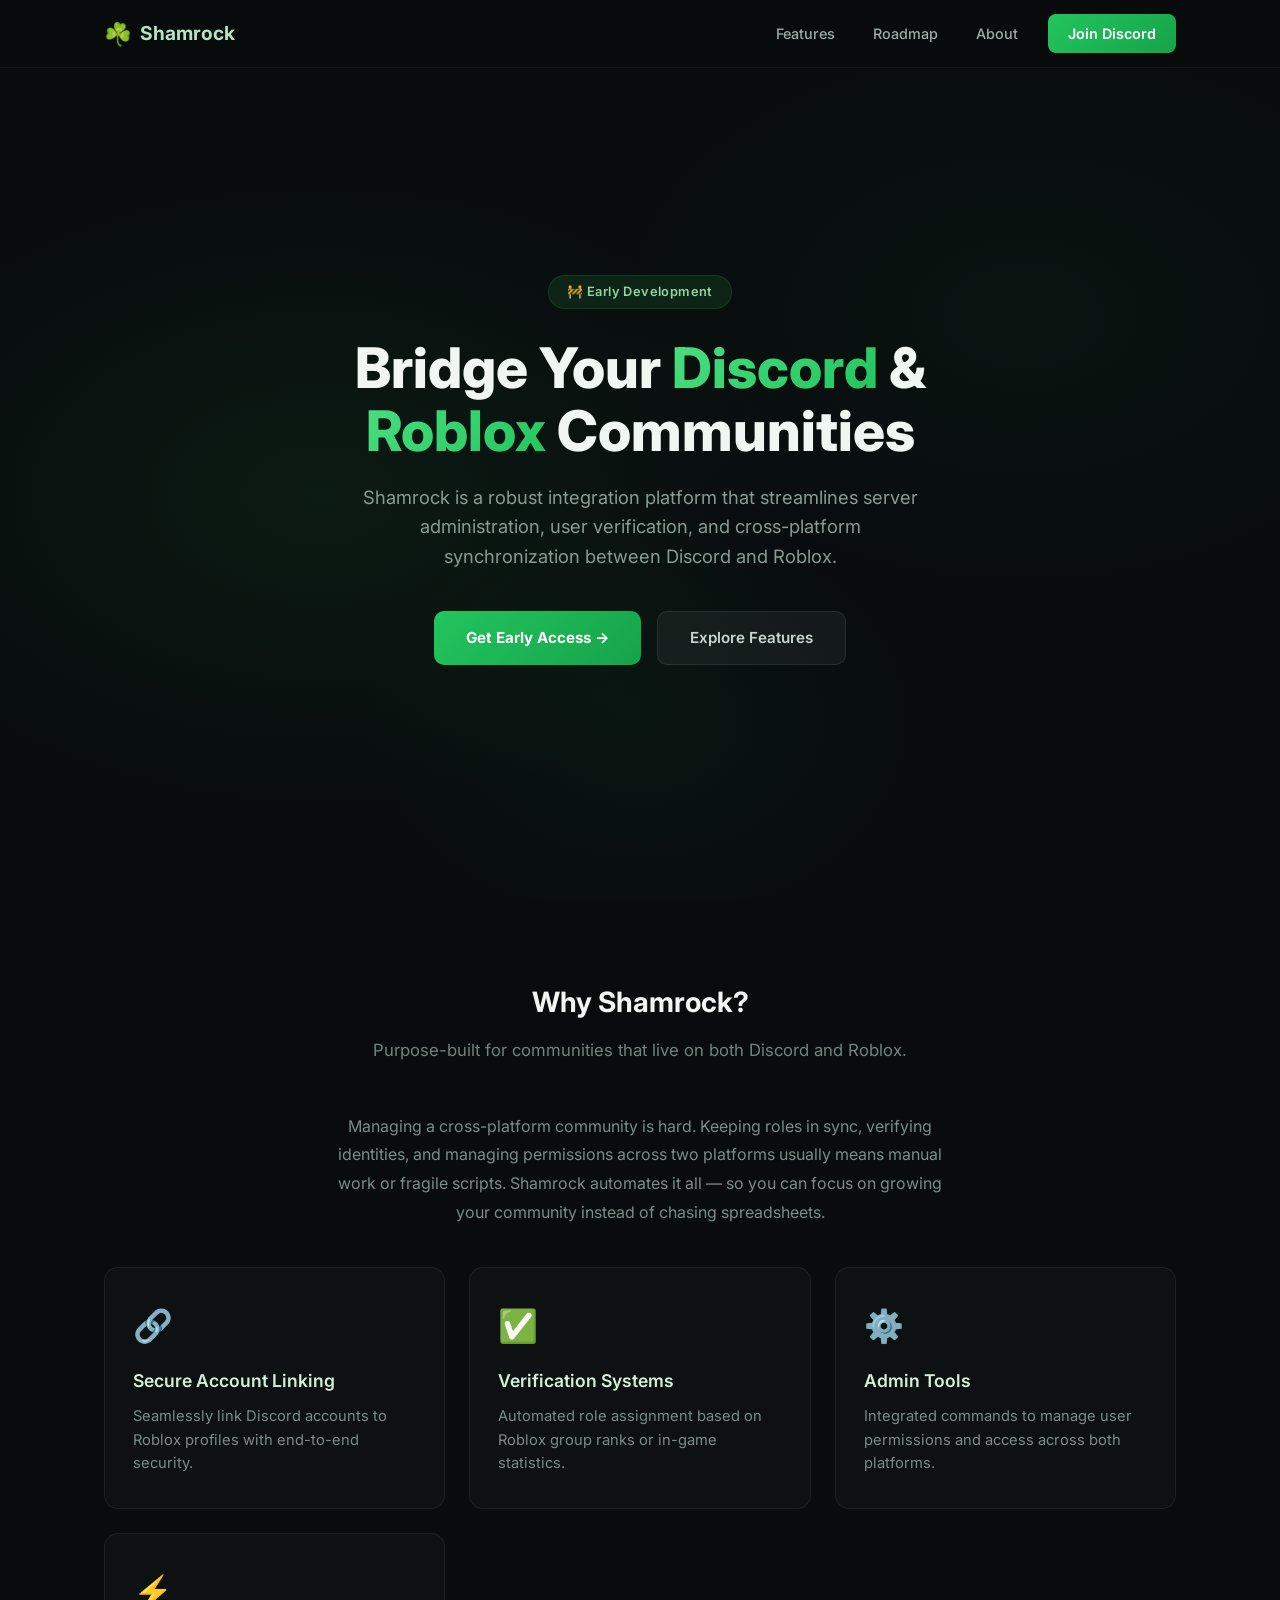
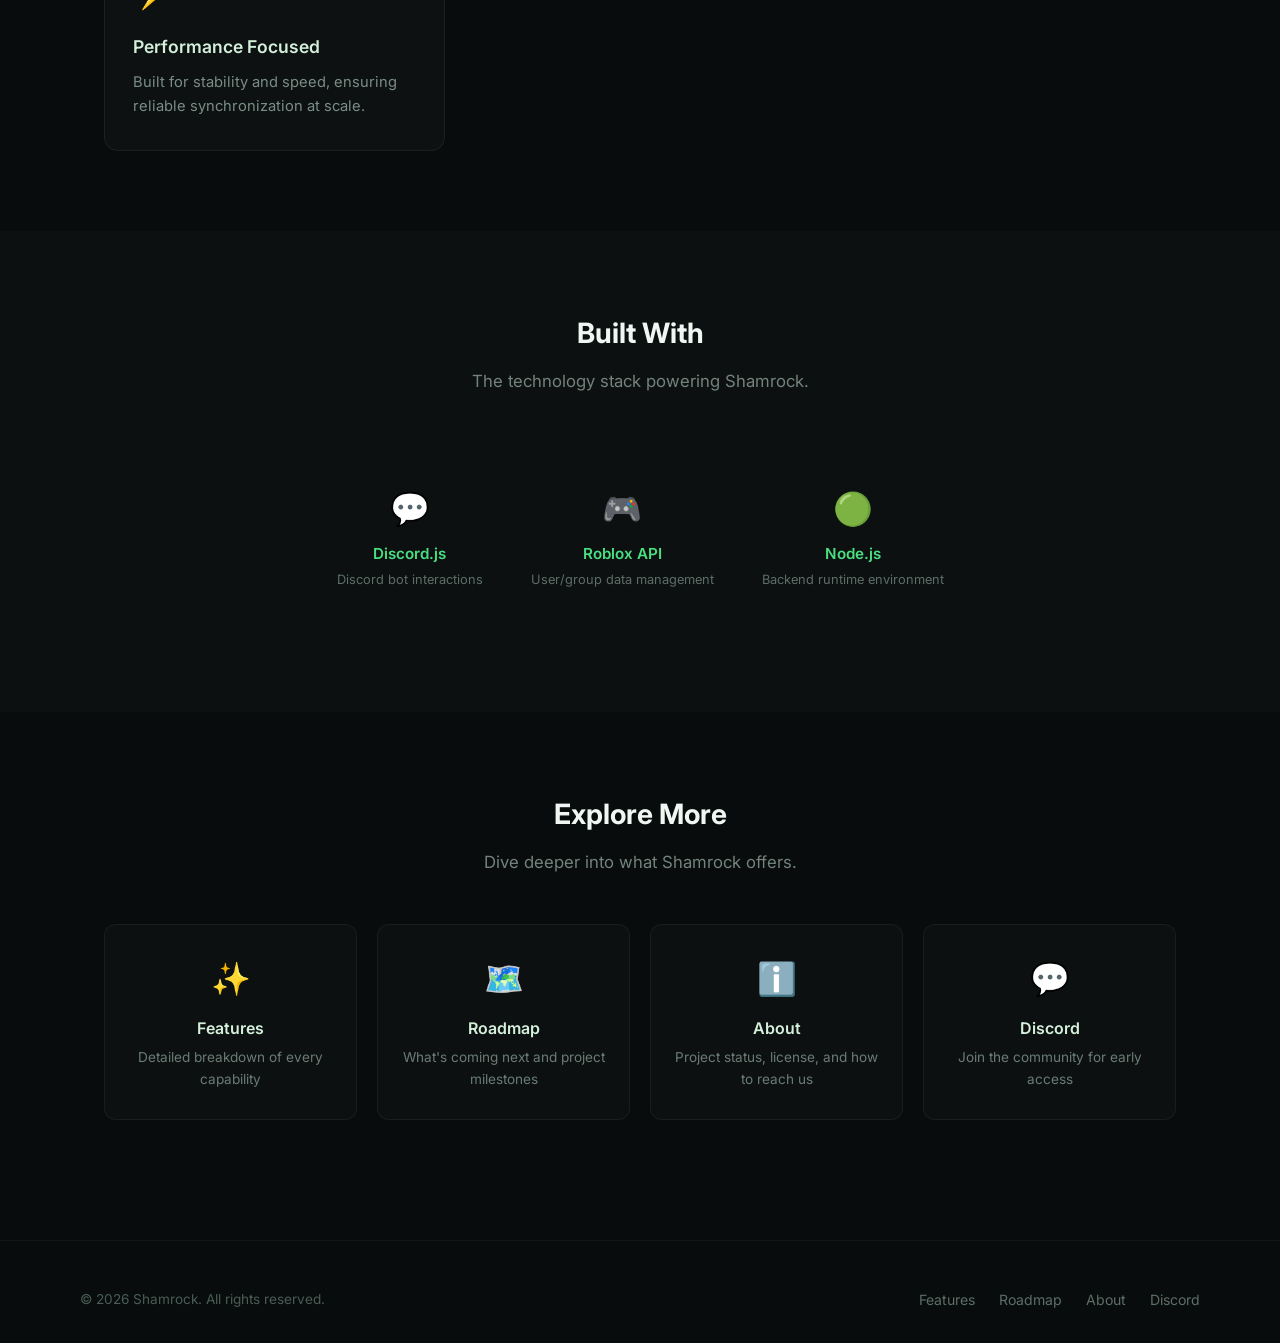
==== index.html @ 0ec57ad7 "Full multi-page website" ====
<!DOCTYPE html>
<html lang="en">
<head>
  <meta charset="UTF-8">
  <meta name="viewport" content="width=device-width, initial-scale=1.0">
  <title>Shamrock — Discord to Roblox Integration</title>
  <meta name="description" content="Shamrock bridges Discord and Roblox communities with secure account linking, verification systems, and administrative tools.">
  <link rel="stylesheet" href="style.css">
  <link rel="preconnect" href="https://fonts.googleapis.com">
  <link href="https://fonts.googleapis.com/css2?family=Inter:wght@400;500;600;700;800&display=swap" rel="stylesheet">
</head>
<body>

  <nav>
    <div class="nav-inner">
      <a href="/" class="logo"><span class="logo-icon">☘️</span> Shamrock</a>
      <button class="mobile-toggle" id="mobileToggle" aria-label="Menu">☰</button>
      <div class="nav-links" id="navLinks">
        <a href="features.html">Features</a>
        <a href="roadmap.html">Roadmap</a>
        <a href="about.html">About</a>
        <a href="https://discord.gg/rP3ErqExPj" class="btn-nav">Join Discord</a>
      </div>
    </div>
  </nav>

  <section class="hero">
    <div class="hero-bg"></div>
    <div class="hero-content">
      <span class="badge">🚧 Early Development</span>
      <h1>Bridge Your <span class="gradient-text">Discord</span> &amp; <span class="gradient-text">Roblox</span> Communities</h1>
      <p>Shamrock is a robust integration platform that streamlines server administration, user verification, and cross-platform synchronization between Discord and Roblox.</p>
      <div class="hero-actions">
        <a href="https://discord.gg/rP3ErqExPj" class="btn-primary">Get Early Access →</a>
        <a href="features.html" class="btn-secondary">Explore Features</a>
      </div>
    </div>
  </section>

  <div class="page-section">
    <div class="container">
      <h2 class="section-title">Why Shamrock?</h2>
      <p class="section-sub">Purpose-built for communities that live on both Discord and Roblox.</p>

      <div class="overview-text">
        <p>Managing a cross-platform community is hard. Keeping roles in sync, verifying identities, and managing permissions across two platforms usually means manual work or fragile scripts. Shamrock automates it all — so you can focus on growing your community instead of chasing spreadsheets.</p>
      </div>

      <div class="feature-grid">
        <div class="feature-card">
          <span class="icon">🔗</span>
          <h3>Secure Account Linking</h3>
          <p>Seamlessly link Discord accounts to Roblox profiles with end-to-end security.</p>
        </div>
        <div class="feature-card">
          <span class="icon">✅</span>
          <h3>Verification Systems</h3>
          <p>Automated role assignment based on Roblox group ranks or in-game statistics.</p>
        </div>
        <div class="feature-card">
          <span class="icon">⚙️</span>
          <h3>Admin Tools</h3>
          <p>Integrated commands to manage user permissions and access across both platforms.</p>
        </div>
        <div class="feature-card">
          <span class="icon">⚡</span>
          <h3>Performance Focused</h3>
          <p>Built for stability and speed, ensuring reliable synchronization at scale.</p>
        </div>
      </div>
    </div>
  </div>

  <div class="page-section alt">
    <div class="container">
      <h2 class="section-title">Built With</h2>
      <p class="section-sub">The technology stack powering Shamrock.</p>
      <div class="tech-strip">
        <div class="tech-item">
          <span class="ti-icon">💬</span>
          <a href="https://discord.js.org/">Discord.js</a>
          <span class="ti-desc">Discord bot interactions</span>
        </div>
        <div class="tech-item">
          <span class="ti-icon">🎮</span>
          <a href="https://create.roblox.com/docs/cloud/reference">Roblox API</a>
          <span class="ti-desc">User/group data management</span>
        </div>
        <div class="tech-item">
          <span class="ti-icon">🟢</span>
          <a href="https://nodejs.org/">Node.js</a>
          <span class="ti-desc">Backend runtime environment</span>
        </div>
      </div>
    </div>
  </div>

  <div class="page-section">
    <div class="container">
      <h2 class="section-title">Explore More</h2>
      <p class="section-sub">Dive deeper into what Shamrock offers.</p>
      <div class="card-row">
        <a href="features.html" class="link-card">
          <span class="lc-icon">✨</span>
          <h4>Features</h4>
          <p>Detailed breakdown of every capability</p>
        </a>
        <a href="roadmap.html" class="link-card">
          <span class="lc-icon">🗺️</span>
          <h4>Roadmap</h4>
          <p>What's coming next and project milestones</p>
        </a>
        <a href="about.html" class="link-card">
          <span class="lc-icon">ℹ️</span>
          <h4>About</h4>
          <p>Project status, license, and how to reach us</p>
        </a>
        <a href="https://discord.gg/rP3ErqExPj" class="link-card">
          <span class="lc-icon">💬</span>
          <h4>Discord</h4>
          <p>Join the community for early access</p>
        </a>
      </div>
    </div>
  </div>

  <footer>
    <div class="footer-inner">
      <span class="copyright">&copy; 2026 Shamrock. All rights reserved.</span>
      <div class="footer-links">
        <a href="features.html">Features</a>
        <a href="roadmap.html">Roadmap</a>
        <a href="about.html">About</a>
        <a href="https://discord.gg/rP3ErqExPj">Discord</a>
      </div>
    </div>
  </footer>

  <script src="script.js"></script>
</body>
</html>
---- style.css ----
* {
  margin: 0;
  padding: 0;
  box-sizing: border-box;
}

html {
  scroll-behavior: smooth;
}

body {
  font-family: 'Inter', -apple-system, BlinkMacSystemFont, sans-serif;
  background: #080c0d;
  color: #e0e6e3;
  line-height: 1.6;
}

a {
  color: inherit;
  text-decoration: none;
}

/* ─── UTILITY ─── */
.container {
  max-width: 1120px;
  margin: 0 auto;
  padding: 0 24px;
}

.page {
  padding-top: 80px;
  min-height: 100vh;
}

.page-header {
  text-align: center;
  padding: 80px 24px 48px;
}

.page-header h1 {
  font-size: 2.5rem;
  font-weight: 800;
  color: #f0f7f2;
  margin-bottom: 12px;
}

.page-header p {
  color: #73837b;
  font-size: 1.1rem;
  max-width: 560px;
  margin: 0 auto;
}

.section-title {
  font-size: 1.75rem;
  font-weight: 700;
  text-align: center;
  margin-bottom: 12px;
  color: #f0f7f2;
}

.section-sub {
  text-align: center;
  color: #73837b;
  margin-bottom: 48px;
  font-size: 1.05rem;
}

.gradient-text {
  background: linear-gradient(135deg, #4ade80, #22c55e);
  -webkit-background-clip: text;
  -webkit-text-fill-color: transparent;
  background-clip: text;
}

/* ─── NAV ─── */
nav {
  position: fixed;
  top: 0;
  width: 100%;
  z-index: 100;
  background: rgba(8, 12, 13, 0.88);
  backdrop-filter: blur(14px);
  border-bottom: 1px solid rgba(255, 255, 255, 0.05);
}

.nav-inner {
  max-width: 1120px;
  margin: 0 auto;
  padding: 14px 24px;
  display: flex;
  align-items: center;
  justify-content: space-between;
}

.logo {
  font-size: 1.2rem;
  font-weight: 700;
  color: #b5e5c0;
  display: flex;
  align-items: center;
  gap: 8px;
}

.logo-icon {
  font-size: 1.4rem;
}

.nav-links {
  display: flex;
  align-items: center;
  gap: 6px;
}

.nav-links a {
  padding: 8px 16px;
  border-radius: 8px;
  font-size: 0.9rem;
  font-weight: 500;
  color: #9aada5;
  transition: background 0.2s, color 0.2s;
}

.nav-links a:hover,
.nav-links a.active {
  background: rgba(45, 158, 74, 0.12);
  color: #d4f0db;
}

.nav-links .btn-nav {
  background: linear-gradient(135deg, #22c55e, #16a34a);
  color: #fff !important;
  font-weight: 600;
  padding: 8px 20px;
  margin-left: 8px;
}

.nav-links .btn-nav:hover {
  opacity: 0.9;
}

/* ─── HERO ─── */
.hero {
  position: relative;
  min-height: 100vh;
  display: flex;
  align-items: center;
  justify-content: center;
  text-align: center;
  padding: 120px 24px 80px;
  overflow: hidden;
}

.hero-bg {
  position: absolute;
  inset: 0;
  background:
    radial-gradient(ellipse 700px 450px at 25% 55%, rgba(45, 158, 74, 0.10), transparent 70%),
    radial-gradient(ellipse 600px 400px at 80% 35%, rgba(30, 120, 60, 0.07), transparent 70%),
    radial-gradient(ellipse 400px 300px at 50% 80%, rgba(34, 197, 94, 0.05), transparent 70%);
  pointer-events: none;
}

.hero-content {
  position: relative;
  max-width: 760px;
}

.badge {
  display: inline-block;
  padding: 6px 18px;
  border-radius: 20px;
  background: rgba(45, 158, 74, 0.15);
  color: #8fd6a0;
  font-size: 0.8rem;
  font-weight: 600;
  letter-spacing: 0.4px;
  margin-bottom: 28px;
  border: 1px solid rgba(45, 158, 74, 0.2);
}

.hero h1 {
  font-size: 3.5rem;
  font-weight: 800;
  line-height: 1.12;
  margin-bottom: 20px;
  color: #f0f7f2;
}

.hero p {
  font-size: 1.15rem;
  color: #889c92;
  max-width: 580px;
  margin: 0 auto 40px;
}

.hero-actions {
  display: flex;
  gap: 16px;
  justify-content: center;
  flex-wrap: wrap;
}

.btn-primary {
  display: inline-flex;
  align-items: center;
  gap: 8px;
  padding: 14px 32px;
  background: linear-gradient(135deg, #22c55e, #16a34a);
  color: #fff;
  font-weight: 700;
  border-radius: 10px;
  font-size: 0.95rem;
  transition: transform 0.2s, box-shadow 0.2s;
}

.btn-primary:hover {
  transform: translateY(-2px);
  box-shadow: 0 8px 28px rgba(34, 197, 94, 0.35);
}

.btn-secondary {
  display: inline-flex;
  align-items: center;
  gap: 8px;
  padding: 14px 32px;
  background: rgba(255, 255, 255, 0.05);
  color: #c8d4ce;
  font-weight: 600;
  border-radius: 10px;
  font-size: 0.95rem;
  border: 1px solid rgba(255, 255, 255, 0.08);
  transition: background 0.2s, border-color 0.2s;
}

.btn-secondary:hover {
  background: rgba(255, 255, 255, 0.08);
  border-color: rgba(255, 255, 255, 0.14);
}

/* ─── PAGE SECTIONS ─── */
.page-section {
  padding: 80px 0;
}

.page-section.alt {
  background: rgba(255, 255, 255, 0.015);
}

/* ─── FEATURE CARDS ─── */
.feature-grid {
  display: grid;
  grid-template-columns: repeat(auto-fit, minmax(260px, 1fr));
  gap: 24px;
}

.feature-card {
  background: rgba(255, 255, 255, 0.025);
  border: 1px solid rgba(255, 255, 255, 0.06);
  border-radius: 14px;
  padding: 32px 28px;
  transition: border-color 0.25s, transform 0.25s, box-shadow 0.25s;
}

.feature-card:hover {
  border-color: rgba(45, 158, 74, 0.25);
  transform: translateY(-4px);
  box-shadow: 0 12px 40px rgba(0, 0, 0, 0.3);
}

.feature-card .icon {
  font-size: 2rem;
  margin-bottom: 16px;
  display: block;
}

.feature-card h3 {
  font-size: 1.1rem;
  font-weight: 600;
  margin-bottom: 10px;
  color: #d4f0db;
}

.feature-card p {
  font-size: 0.92rem;
  color: #7a8d85;
  line-height: 1.6;
}

/* ─── DEEP FEATURES ─── */
.deep-feature {
  display: flex;
  gap: 48px;
  align-items: center;
  padding: 60px 0;
  border-bottom: 1px solid rgba(255, 255, 255, 0.04);
}

.deep-feature:last-child {
  border-bottom: none;
}

.deep-feature.reverse {
  flex-direction: row-reverse;
}

.deep-feature-content {
  flex: 1;
}

.deep-feature-content .icon-large {
  font-size: 2.5rem;
  margin-bottom: 16px;
  display: block;
}

.deep-feature-content h3 {
  font-size: 1.5rem;
  font-weight: 700;
  color: #f0f7f2;
  margin-bottom: 12px;
}

.deep-feature-content p {
  color: #7a8d85;
  margin-bottom: 16px;
  font-size: 0.95rem;
}

.deep-feature-content ul {
  list-style: none;
  padding: 0;
}

.deep-feature-content ul li {
  padding: 6px 0;
  color: #9aada5;
  font-size: 0.92rem;
}

.deep-feature-content ul li::before {
  content: "▸ ";
  color: #4ade80;
}

.deep-feature-visual {
  flex: 1;
  min-height: 240px;
  background: rgba(255, 255, 255, 0.02);
  border-radius: 16px;
  border: 1px solid rgba(255, 255, 255, 0.05);
  display: flex;
  align-items: center;
  justify-content: center;
  font-size: 4rem;
}

/* ─── ROADMAP ─── */
.timeline {
  position: relative;
  max-width: 640px;
  margin: 0 auto;
  padding-left: 40px;
}

.timeline::before {
  content: "";
  position: absolute;
  left: 15px;
  top: 0;
  bottom: 0;
  width: 2px;
  background: linear-gradient(to bottom, #22c55e, rgba(34, 197, 94, 0.1));
}

.timeline-item {
  position: relative;
  padding: 20px 0 20px 32px;
  opacity: 0.6;
}

.timeline-item.done {
  opacity: 1;
}

.timeline-item.done .tl-dot {
  background: #22c55e;
  box-shadow: 0 0 12px rgba(34, 197, 94, 0.4);
}

.timeline-item.done .tl-label {
  background: rgba(34, 197, 94, 0.12);
  border-color: rgba(34, 197, 94, 0.25);
  color: #b5e5c0;
}

.tl-dot {
  position: absolute;
  left: -33px;
  top: 24px;
  width: 14px;
  height: 14px;
  border-radius: 50%;
  background: #2a3a32;
  border: 2px solid #22c55e;
  transition: background 0.3s, box-shadow 0.3s;
}

.tl-content h4 {
  font-size: 1.05rem;
  font-weight: 600;
  color: #d4f0db;
  margin-bottom: 4px;
}

.tl-content p {
  font-size: 0.88rem;
  color: #6a7c74;
}

.tl-label {
  display: inline-block;
  font-size: 0.7rem;
  font-weight: 600;
  text-transform: uppercase;
  letter-spacing: 0.5px;
  padding: 3px 10px;
  border-radius: 6px;
  background: rgba(255, 255, 255, 0.04);
  border: 1px solid rgba(255, 255, 255, 0.08);
  color: #73837b;
  margin-bottom: 8px;
}

/* ─── ABOUT ─── */
.about-grid {
  display: grid;
  grid-template-columns: 1fr 1fr;
  gap: 40px;
  margin-bottom: 60px;
}

.about-card {
  background: rgba(255, 255, 255, 0.02);
  border: 1px solid rgba(255, 255, 255, 0.05);
  border-radius: 14px;
  padding: 32px;
}

.about-card h3 {
  font-size: 1.15rem;
  font-weight: 600;
  color: #d4f0db;
  margin-bottom: 16px;
  display: flex;
  align-items: center;
  gap: 10px;
}

.about-card p,
.about-card li {
  color: #7a8d85;
  font-size: 0.93rem;
  line-height: 1.7;
}

.about-card ul {
  list-style: none;
  padding: 0;
}

.about-card ul li {
  padding: 6px 0;
}

.about-card ul li::before {
  content: "• ";
  color: #4ade80;
}

.tech-strip {
  display: flex;
  justify-content: center;
  gap: 48px;
  flex-wrap: wrap;
  padding: 40px 0;
}

.tech-item {
  text-align: center;
}

.tech-item .ti-icon {
  font-size: 2rem;
  margin-bottom: 8px;
  display: block;
}

.tech-item a {
  display: block;
  color: #4ade80;
  font-weight: 600;
  font-size: 0.95rem;
  transition: color 0.2s;
}

.tech-item a:hover {
  color: #86efac;
}

.tech-item .ti-desc {
  font-size: 0.8rem;
  color: #5c6e66;
  margin-top: 2px;
}

.status-box {
  max-width: 520px;
  margin: 0 auto 16px;
  padding: 14px 20px;
  background: rgba(255, 255, 255, 0.025);
  border: 1px solid rgba(255, 255, 255, 0.06);
  border-radius: 10px;
  font-size: 0.92rem;
  color: #9aada5;
  text-align: center;
}

.status-box strong {
  color: #c8d4ce;
}

/* ─── OVERVIEW / STATS BAR ─── */
.stats-bar {
  display: flex;
  justify-content: center;
  gap: 48px;
  padding: 60px 0;
  flex-wrap: wrap;
}

.stat {
  text-align: center;
}

.stat .stat-num {
  font-size: 2.2rem;
  font-weight: 800;
  color: #f0f7f2;
}

.stat .stat-label {
  font-size: 0.85rem;
  color: #5c6e66;
  margin-top: 2px;
}

.overview-text {
  max-width: 640px;
  margin: 0 auto 40px;
  text-align: center;
  color: #7a8d85;
  font-size: 1rem;
  line-height: 1.8;
}

.card-row {
  display: grid;
  grid-template-columns: repeat(auto-fit, minmax(220px, 1fr));
  gap: 20px;
  margin-top: 40px;
}

.link-card {
  background: rgba(255, 255, 255, 0.02);
  border: 1px solid rgba(255, 255, 255, 0.05);
  border-radius: 12px;
  padding: 28px 24px;
  text-align: center;
  transition: border-color 0.25s, transform 0.25s;
}

.link-card:hover {
  border-color: rgba(45, 158, 74, 0.25);
  transform: translateY(-3px);
}

.link-card .lc-icon {
  font-size: 2rem;
  margin-bottom: 12px;
  display: block;
}

.link-card h4 {
  color: #d4f0db;
  font-size: 1rem;
  font-weight: 600;
  margin-bottom: 6px;
}

.link-card p {
  color: #6a7c74;
  font-size: 0.85rem;
}

/* ─── FOOTER ─── */
footer {
  border-top: 1px solid rgba(255, 255, 255, 0.04);
  padding: 48px 24px 32px;
  margin-top: 40px;
}

.footer-inner {
  max-width: 1120px;
  margin: 0 auto;
  display: flex;
  justify-content: space-between;
  align-items: center;
  flex-wrap: wrap;
  gap: 16px;
}

.footer-inner .footer-links {
  display: flex;
  gap: 24px;
}

.footer-inner .footer-links a {
  color: #5c6e66;
  font-size: 0.88rem;
  transition: color 0.2s;
}

.footer-inner .footer-links a:hover {
  color: #b5e5c0;
}

.footer-inner .copyright {
  color: #4a5c54;
  font-size: 0.85rem;
}

/* ─── MOBILE MENU ─── */
.mobile-toggle {
  display: none;
  background: none;
  border: none;
  color: #e0e6e3;
  font-size: 1.5rem;
  cursor: pointer;
  padding: 4px;
}

/* ─── RESPONSIVE ─── */
@media (max-width: 768px) {
  .hero h1 {
    font-size: 2.2rem;
  }

  .page-header h1 {
    font-size: 1.8rem;
  }

  .deep-feature,
  .deep-feature.reverse {
    flex-direction: column;
    gap: 24px;
  }

  .deep-feature-visual {
    min-height: 180px;
    width: 100%;
  }

  .about-grid {
    grid-template-columns: 1fr;
  }

  .stats-bar {
    gap: 24px;
  }

  .stat .stat-num {
    font-size: 1.6rem;
  }

  .tech-strip {
    gap: 24px;
  }

  .nav-links {
    display: none;
  }

  .nav-links.open {
    display: flex;
    flex-direction: column;
    position: absolute;
    top: 100%;
    left: 0;
    right: 0;
    background: rgba(8, 12, 13, 0.97);
    backdrop-filter: blur(14px);
    padding: 16px 24px;
    border-bottom: 1px solid rgba(255, 255, 255, 0.05);
    gap: 4px;
  }

  .nav-links.open a {
    padding: 12px 16px;
  }

  .mobile-toggle {
    display: block;
  }

  .footer-inner {
    flex-direction: column;
    text-align: center;
  }
}
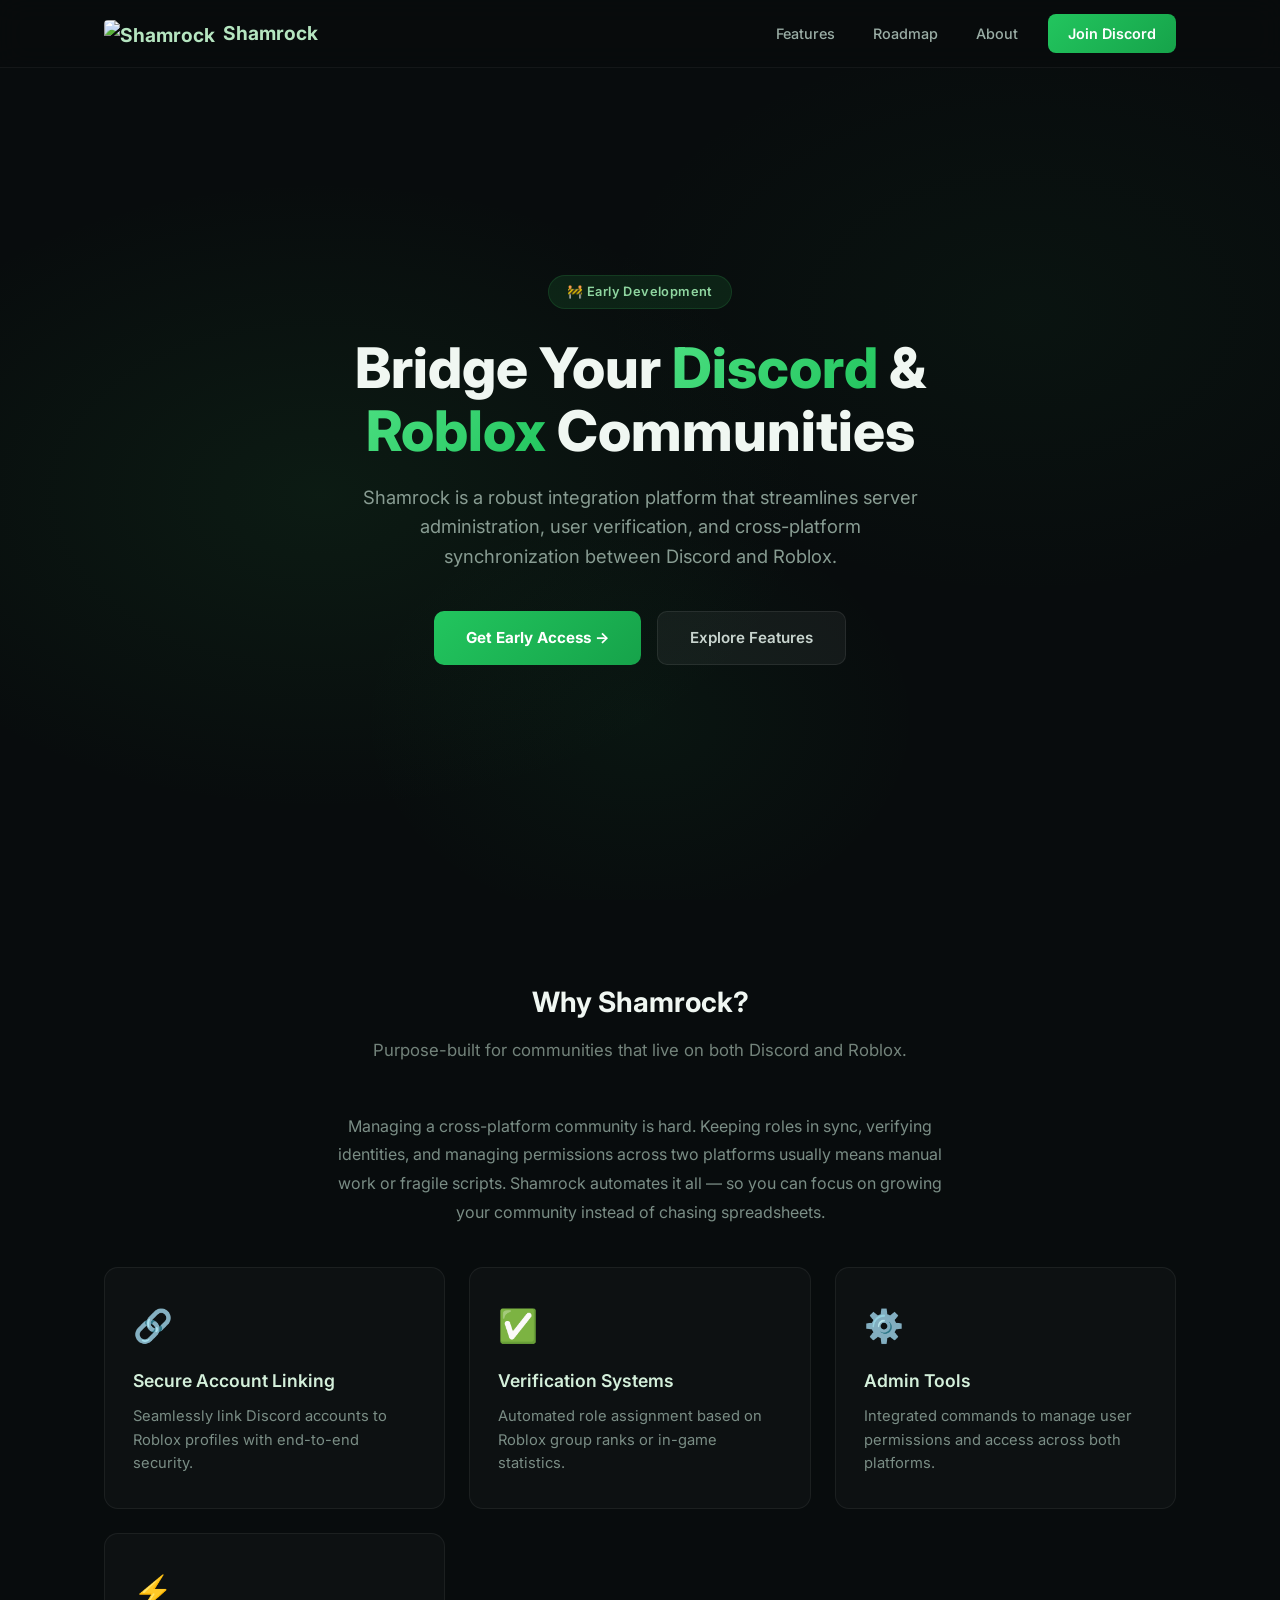
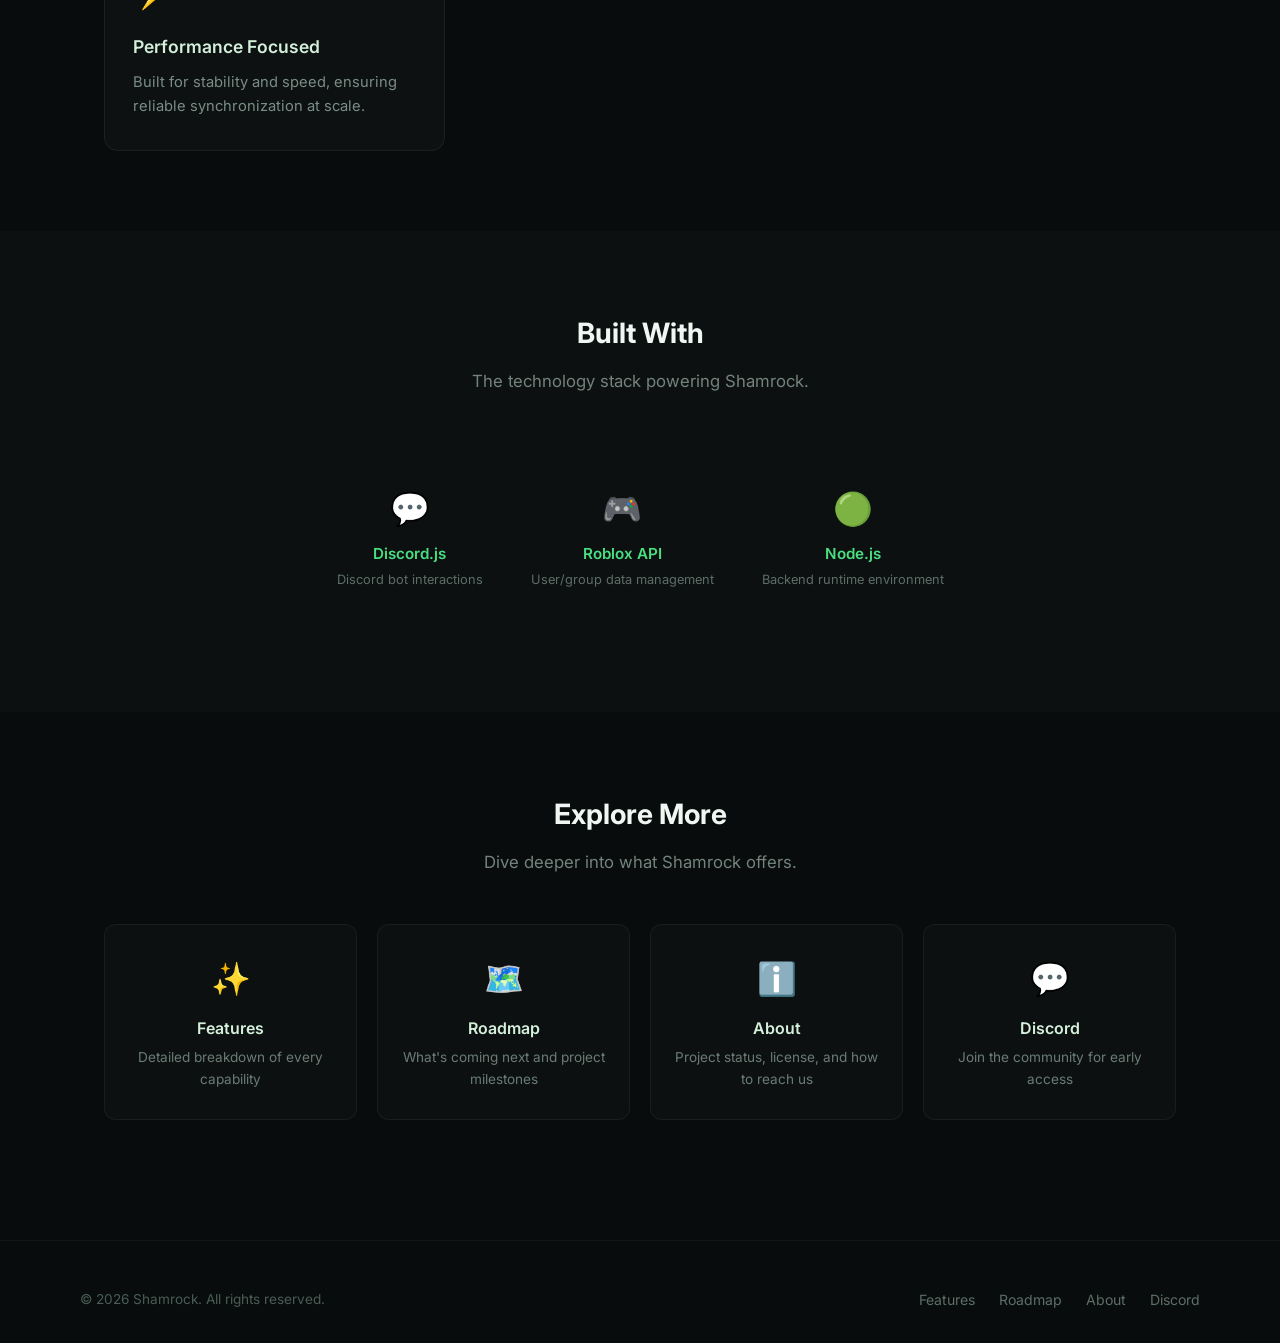
==== commit 31569512: "Add SEO meta tags, logo in nav, and favicon" ====
--- a/index.html
+++ b/index.html
@@ -5,6 +5,20 @@
   <meta name="viewport" content="width=device-width, initial-scale=1.0">
   <title>Shamrock — Discord to Roblox Integration</title>
   <meta name="description" content="Shamrock bridges Discord and Roblox communities with secure account linking, verification systems, and administrative tools.">
+  <meta name="keywords" content="Shamrock, Discord, Roblox, integration, verification, account linking, bot, community management">
+  <meta name="author" content="Shamrock Systems">
+  <meta name="theme-color" content="#22c55e">
+  <meta property="og:type" content="website">
+  <meta property="og:url" content="https://shamrock-systems.github.io/website/">
+  <meta property="og:title" content="Shamrock — Discord to Roblox Integration">
+  <meta property="og:description" content="Shamrock bridges Discord and Roblox communities with secure account linking, verification systems, and administrative tools.">
+  <meta property="og:image" content="https://shamrock-systems.github.io/website/logo.png">
+  <meta name="twitter:card" content="summary_large_image">
+  <meta name="twitter:title" content="Shamrock — Discord to Roblox Integration">
+  <meta name="twitter:description" content="Shamrock bridges Discord and Roblox communities with secure account linking, verification systems, and administrative tools.">
+  <link rel="canonical" href="https://shamrock-systems.github.io/website/">
+  <link rel="icon" type="image/png" href="logo.png">
+  <link rel="shortcut icon" href="logo.png">
   <link rel="stylesheet" href="style.css">
   <link rel="preconnect" href="https://fonts.googleapis.com">
   <link href="https://fonts.googleapis.com/css2?family=Inter:wght@400;500;600;700;800&display=swap" rel="stylesheet">
@@ -13,7 +27,7 @@
 
   <nav>
     <div class="nav-inner">
-      <a href="/" class="logo"><span class="logo-icon">☘️</span> Shamrock</a>
+      <a href="/" class="logo"><img src="logo.png" alt="Shamrock" class="logo-img"> Shamrock</a>
       <button class="mobile-toggle" id="mobileToggle" aria-label="Menu">☰</button>
       <div class="nav-links" id="navLinks">
         <a href="features.html">Features</a>
--- a/style.css
+++ b/style.css
@@ -104,6 +104,12 @@
 
 .logo-icon {
   font-size: 1.4rem;
+}
+
+.logo-img {
+  height: 28px;
+  width: auto;
+  border-radius: 4px;
 }
 
 .nav-links {
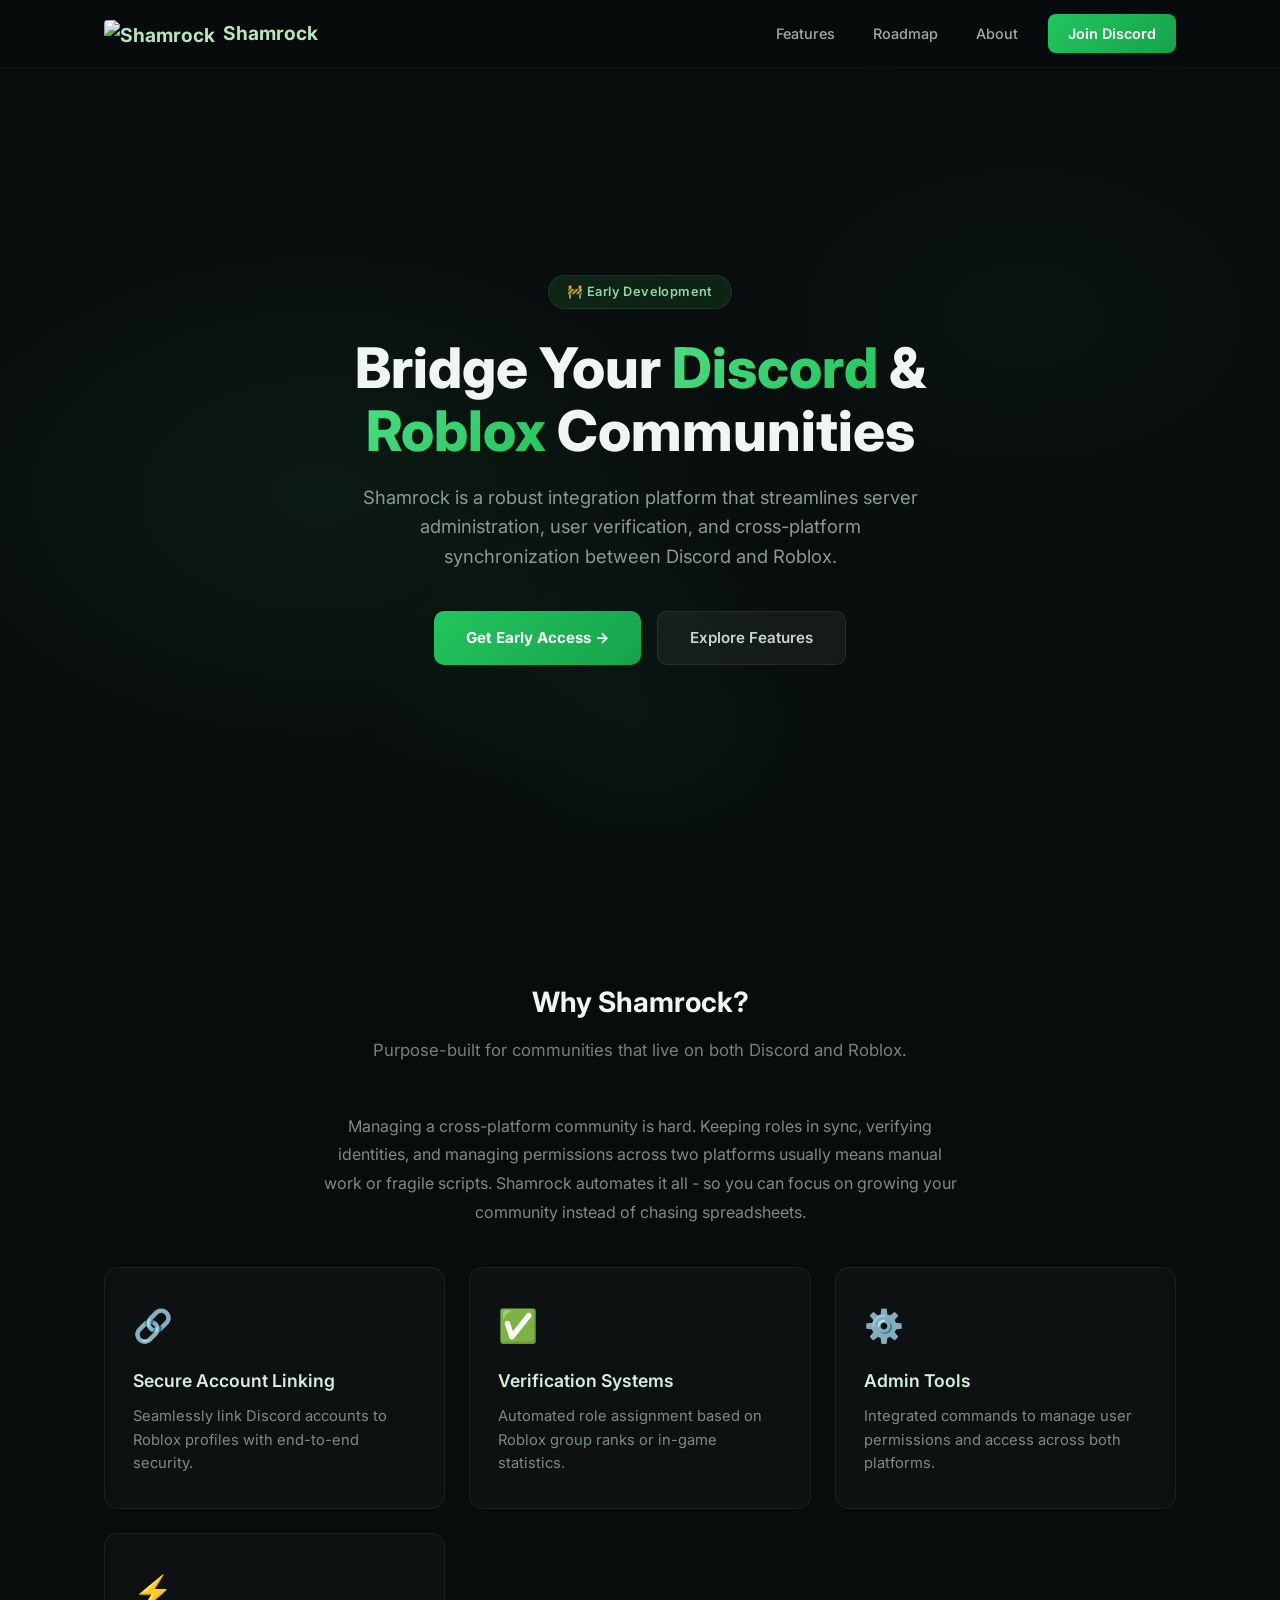
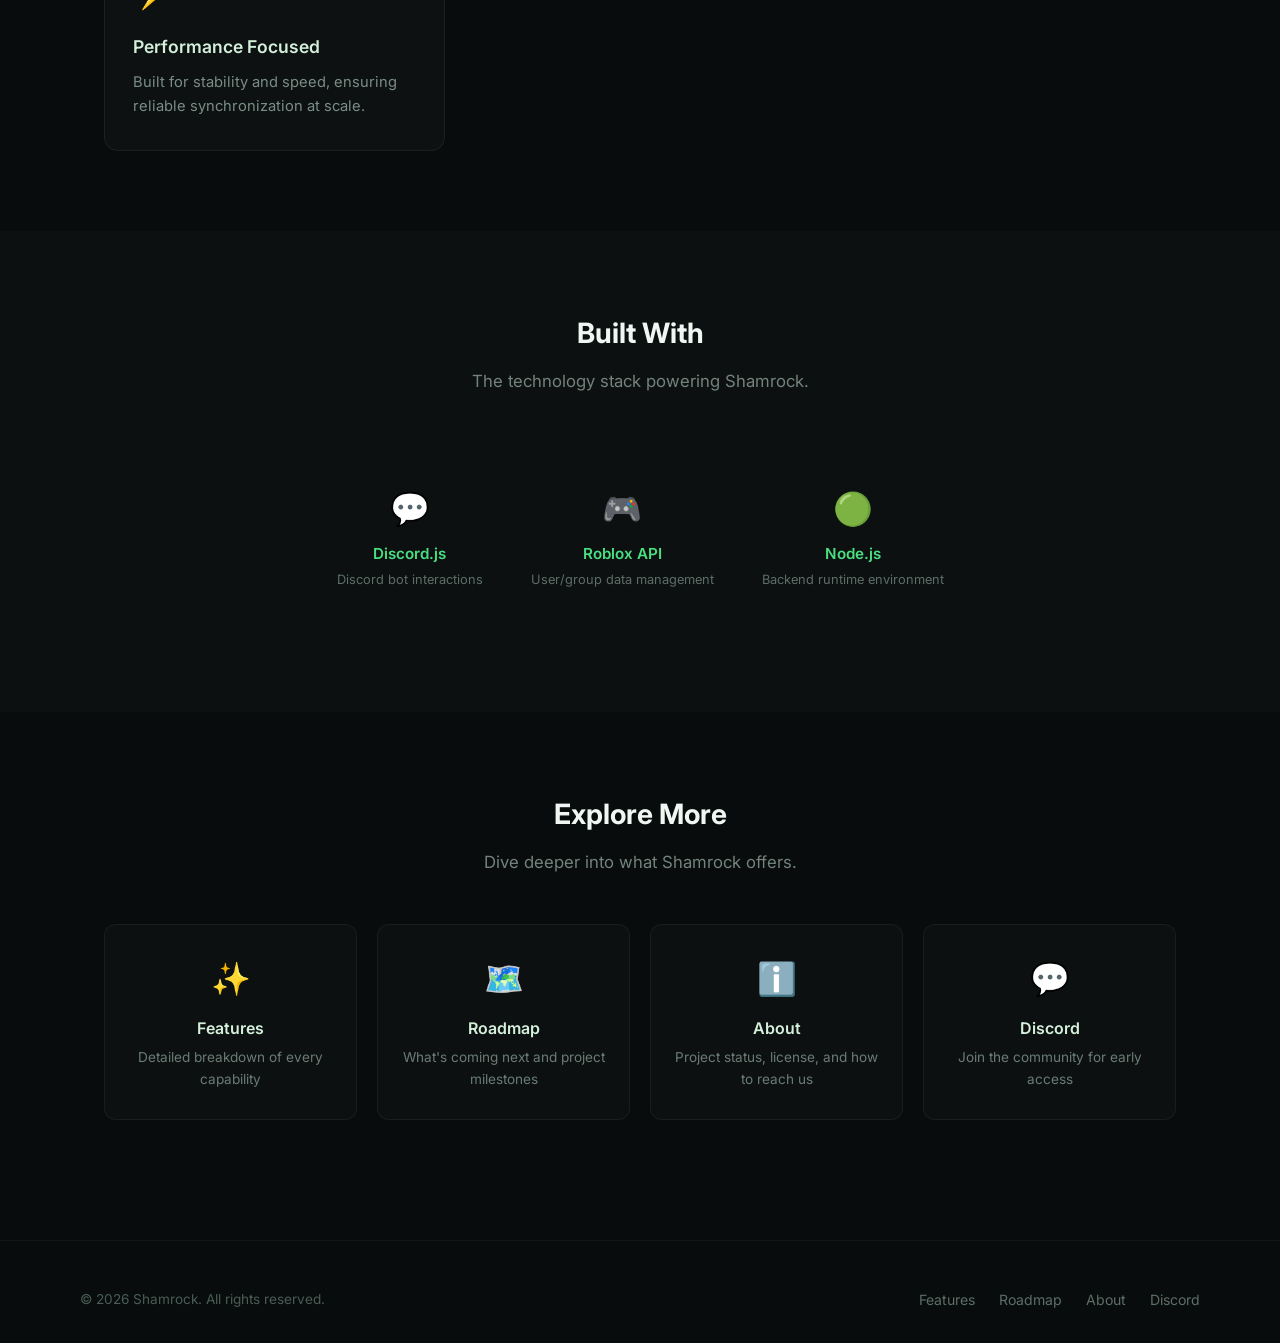
==== commit 6e61d017: "fix grammer" ====
--- a/index.html
+++ b/index.html
@@ -3,18 +3,18 @@
 <head>
   <meta charset="UTF-8">
   <meta name="viewport" content="width=device-width, initial-scale=1.0">
-  <title>Shamrock — Discord to Roblox Integration</title>
+  <title>Shamrock - Discord to Roblox Integration</title>
   <meta name="description" content="Shamrock bridges Discord and Roblox communities with secure account linking, verification systems, and administrative tools.">
   <meta name="keywords" content="Shamrock, Discord, Roblox, integration, verification, account linking, bot, community management">
   <meta name="author" content="Shamrock Systems">
   <meta name="theme-color" content="#22c55e">
   <meta property="og:type" content="website">
   <meta property="og:url" content="https://shamrock-systems.github.io/website/">
-  <meta property="og:title" content="Shamrock — Discord to Roblox Integration">
+  <meta property="og:title" content="Shamrock - Discord to Roblox Integration">
   <meta property="og:description" content="Shamrock bridges Discord and Roblox communities with secure account linking, verification systems, and administrative tools.">
   <meta property="og:image" content="https://shamrock-systems.github.io/website/logo.png">
   <meta name="twitter:card" content="summary_large_image">
-  <meta name="twitter:title" content="Shamrock — Discord to Roblox Integration">
+  <meta name="twitter:title" content="Shamrock - Discord to Roblox Integration">
   <meta name="twitter:description" content="Shamrock bridges Discord and Roblox communities with secure account linking, verification systems, and administrative tools.">
   <link rel="canonical" href="https://shamrock-systems.github.io/website/">
   <link rel="icon" type="image/png" href="logo.png">
@@ -57,7 +57,7 @@
       <p class="section-sub">Purpose-built for communities that live on both Discord and Roblox.</p>
 
       <div class="overview-text">
-        <p>Managing a cross-platform community is hard. Keeping roles in sync, verifying identities, and managing permissions across two platforms usually means manual work or fragile scripts. Shamrock automates it all — so you can focus on growing your community instead of chasing spreadsheets.</p>
+        <p>Managing a cross-platform community is hard. Keeping roles in sync, verifying identities, and managing permissions across two platforms usually means manual work or fragile scripts. Shamrock automates it all - so you can focus on growing your community instead of chasing spreadsheets.</p>
       </div>
 
       <div class="feature-grid">
